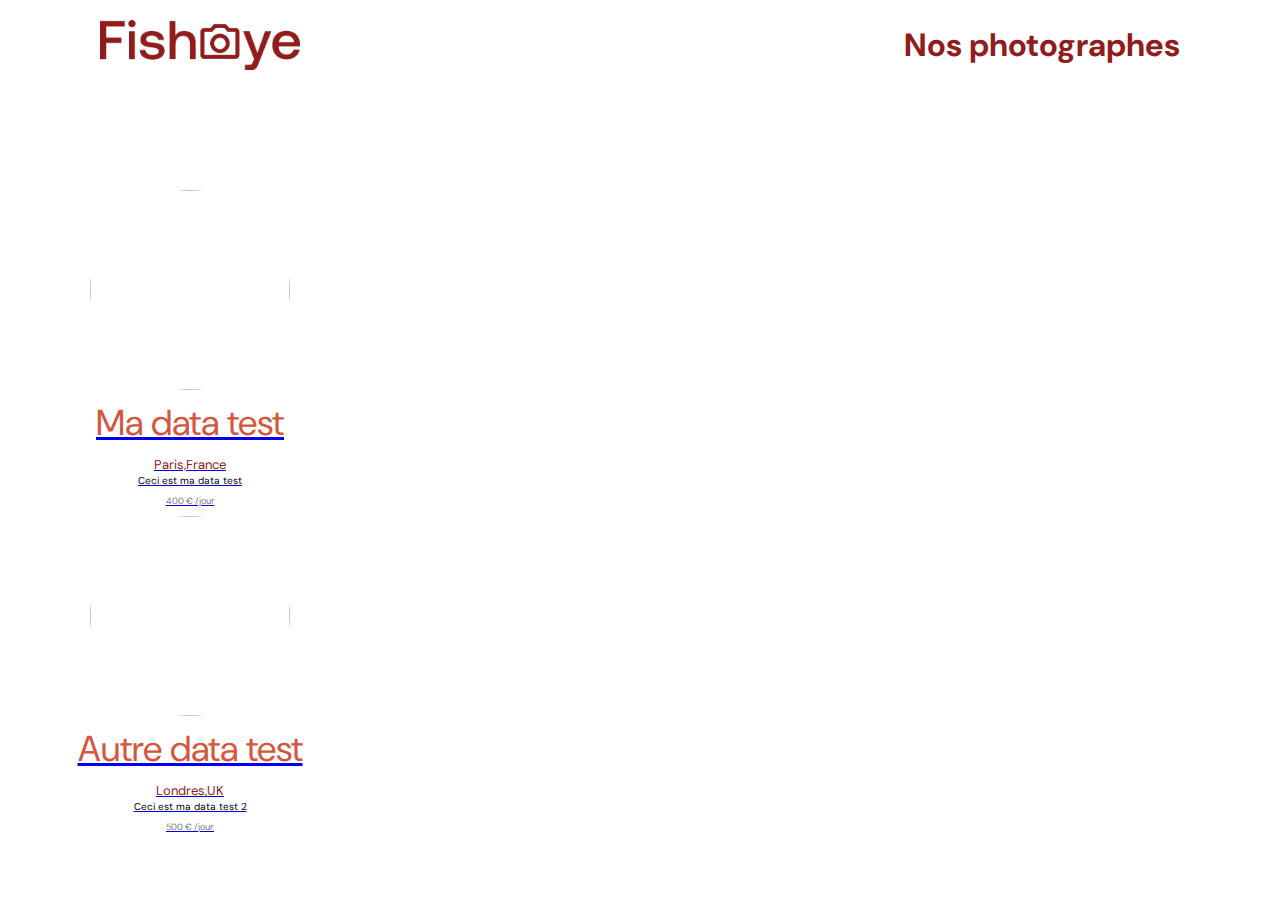
==== index.html @ 23eba6c6 "first commit" ====
<!DOCTYPE html>
<html lang="fr">
  <head>
    <link href="./css/style.css" rel="stylesheet" />
    <meta charset="utf-8">
    <link rel="icon" type="image/png" href="./images/favicon.png">
    <link href="https://fonts.googleapis.com/css?family=DM+Sans&display=swap" rel="stylesheet">
    <link rel="preconnect" href="https://fonts.googleapis.com">
<link rel="preconnect" href="https://fonts.gstatic.com" crossorigin>
<link href="https://fonts.googleapis.com/css2?family=DM+Sans:opsz@9..40&family=Raleway:wght@400;500;700&family=Roboto:ital,wght@0,300;0,500;0,700;1,400&family=Shrikhand&display=swap" rel="stylesheet">
    <title>Fisheye</title>
  </head>
  <body>
    <header>
        <img src="./images/logo.png" class="logo" alt="fisheye logo"/>
        <h1>Nos photographes</h1>
    </header>
    <main id="main">
        <div class="photographer_section"><a href ="./photographe.html"></a></div>
    </main>
    <script src="./scripts/templats/photographer.js"></script>
    <script src="./scripts/pages/index.js"></script>
  </body>
</html>
---- css/style.css ----
@import url("photographe.css");

body {
    font-family: "DM Sans", sans-serif;
    margin: 0;
}


header {
    display: flex;
    flex-direction: row;
    justify-content: space-between;
    align-items: center;
    height: 90px;
}

h1 {
    color: #901C1C;
    margin-right: 100px;
}

.logo {
    height: 50px;
    margin-left: 100px;
}

/****************photographer_section******************/
.photographer_section {
    display: grid;
    grid-template-columns: 1fr 1fr 1fr;
    gap: 70px;
    margin-top: 100px;
}
.photographer_section article {
    justify-self: center;
    display: flex;
    justify-content: center;
    align-items: center;
    flex-direction: column;
}
.photographer_section article h2 {
    color: #D3573C;
    font-size: 36px;
    text-align: center;
    font-family: DM Sans;
    font-style: normal;
    font-weight: 400;
    line-height:46.87px;
    margin:10px;
}

.photographer_section article img {
    height: 200px;
    width: 200px;
    border-radius: 50%;
    object-fit: cover;
}
.photographer_section article h4{
    color: #901C1C;
    text-align: center;
    font-family: DM Sans;
    font-size: 13px;
    font-weight: 400;
    line-height: 16.63px;
    margin:0;
}
.photographer_section article h3{
    color: #000;
    text-align: center;
    font-family: DM Sans;
    font-size: 10px;
    font-weight: 400;
    line-height:13.02px;
    margin:0;
}
.photographer_section article p{
    color: #757575;
    text-align: center;
    font-family: DM Sans;
    font-size: 9px;
    font-weight: 400;
    line-height:11.72px;
}
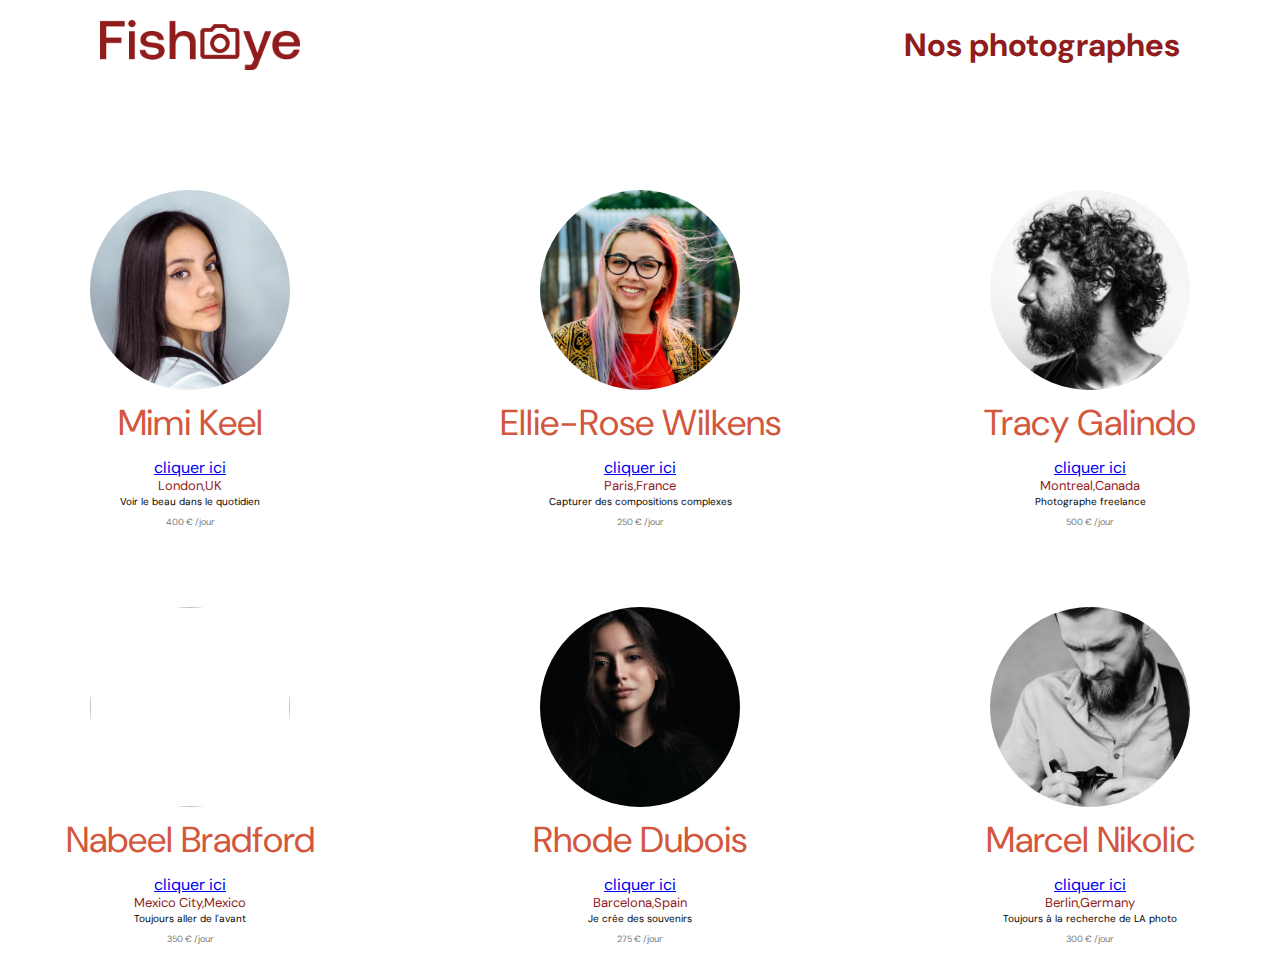
==== commit 5ae7999a: "Update index.html" ====
--- a/index.html
+++ b/index.html
@@ -16,9 +16,9 @@
         <h1>Nos photographes</h1>
     </header>
     <main id="main">
-        <div class="photographer_section"><a href ="./photographe.html"></a></div>
+        <div class="photographer_section"></div>
     </main>
     <script src="./scripts/templats/photographer.js"></script>
     <script src="./scripts/pages/index.js"></script>
   </body>
-</html>+</html>
